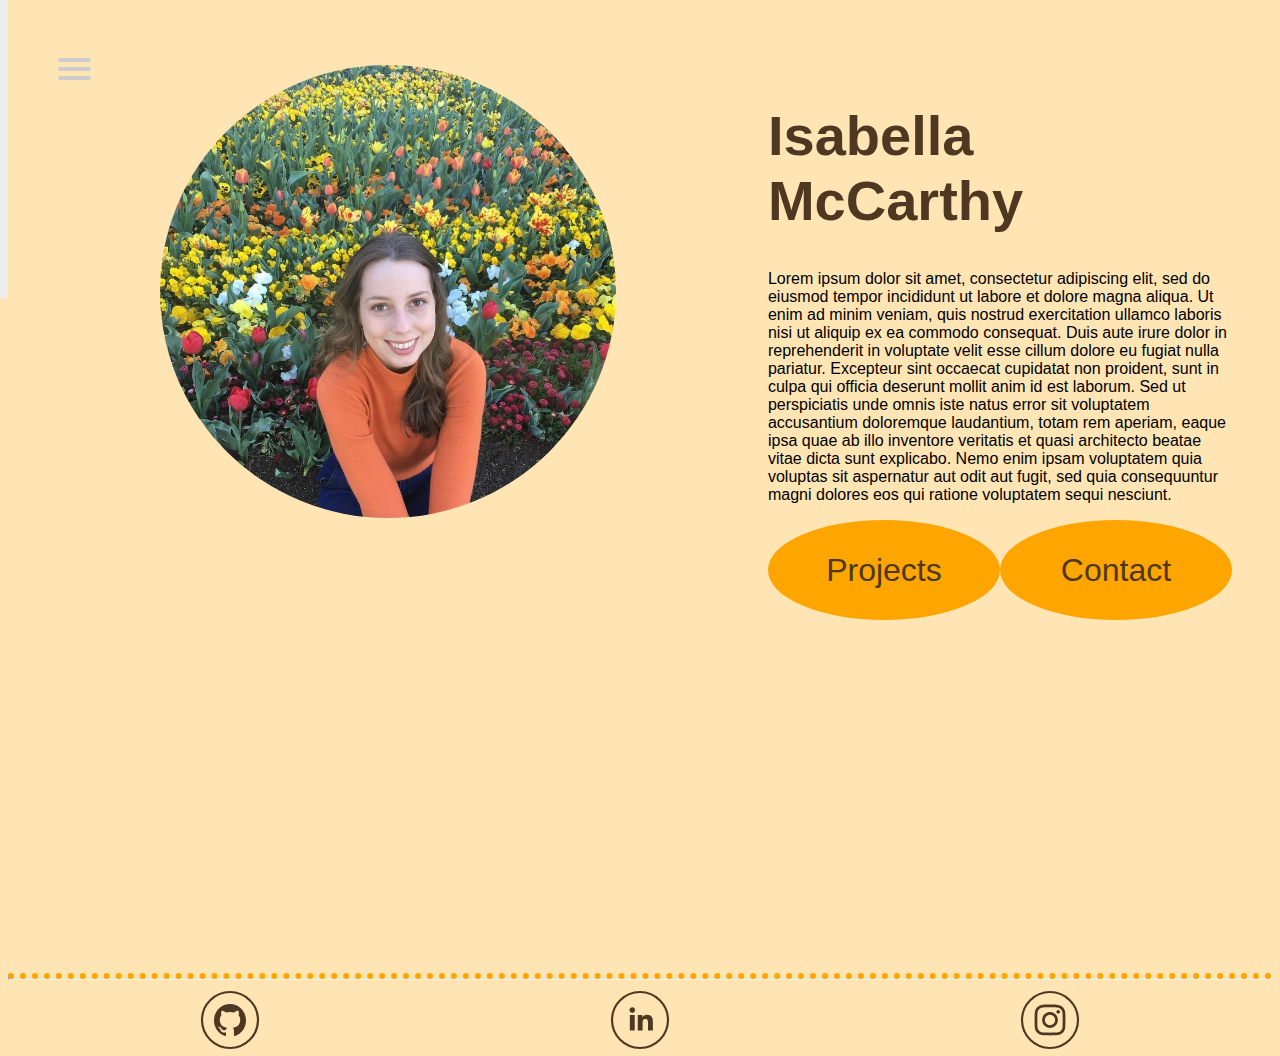
==== index.html @ bed83440 "renamed random to index - correctly" ====
<!DOCTYPE html>
<html lang="en">

<head>
    <meta charset="UTF-8">
    <meta http-equiv="X-UA-Compatible" content="IE=edge">
    <meta name="viewport" content="width=device-width, initial-scale=1.0">
    <link rel="stylesheet" href="Portfolio.css" />
    <title>Portfolio Home</title>
</head>

<body>

    <nav role="navigation">
        <div id="menuToggle">
        <input type="checkbox" />
    <span></span>
    <span></span>
    <span></span>

            <ul id="menu">
                <a href="index.html"><li>Home</li></a>
                <a href="Projects.html"><li>Projects</li></a>
                <a href="Contact.html"><li>Contact</li></a>
            </ul>
        </div>
    </nav>

    <section class="homesection">
        <div>
            <img src='Headshot.jpg' class="imageleft">
        </div>

        <div class="right">
            <h1 class="headingtext">Isabella McCarthy</h1>
            <p> Lorem ipsum dolor sit amet, consectetur adipiscing elit, sed do eiusmod tempor incididunt ut labore et dolore magna aliqua. Ut enim ad minim veniam, quis nostrud exercitation ullamco laboris nisi ut aliquip ex ea commodo consequat. Duis aute irure dolor in reprehenderit in voluptate velit esse cillum dolore eu fugiat nulla pariatur. Excepteur sint occaecat cupidatat non proident, sunt in culpa qui officia deserunt mollit anim id est laborum. Sed ut perspiciatis unde omnis iste natus error sit voluptatem accusantium doloremque laudantium, totam rem aperiam, eaque ipsa quae ab illo inventore veritatis et quasi architecto beatae vitae dicta sunt explicabo. Nemo enim ipsam voluptatem quia voluptas sit aspernatur aut odit aut fugit, sed quia consequuntur magni dolores eos qui ratione voluptatem sequi nesciunt. </p>
            <div class="homepage-nav">
                <!-- <div><a href="Profile.html">Profile</a></div> -->
                <div><a href="Projects.html">Projects</a></div>
                <div><a href="Contact.html">Contact</a></div>
            </div>

    </section>

    <hr class="dotted">
    <footer>
        <section class="footer">
            <div class="links">

                <!-- Github -->

                <a class="social-link social-link github" id="github" href="https://github.com/Isabellam123">
                    <svg class="social-svg" viewBox="0 0 600 600" xmlns="http://www.w3.org/2000/svg">
                        <title>
                            github
                        </title>
                        <g class="social-group" fill="none" fill-rule="evenodd">
                            <circle class="social-group outline" stroke="#000" stroke-width="20" cx="300" cy="300"
                                r="262.5" />
                            <circle class="social-group inner-circle" fill="#000" cx="300" cy="300" r="252.5" />
                            <path class="social-group icon"
                                d="M300 150c-82.8348 0-150 68.8393-150 153.817 0 67.9687 42.991 125.558 102.5893 145.9151 7.5 1.4063 10.2455-3.3482 10.2455-7.433 0-3.683-.134-13.3259-.2009-26.183-41.7187 9.308-50.558-20.625-50.558-20.625-6.8304-17.7456-16.6741-22.5-16.6741-22.5-13.5938-9.576 1.0044-9.375 1.0044-9.375 15.067 1.0714 22.9688 15.8705 22.9688 15.8705 13.3929 23.5045 35.0893 16.741 43.6607 12.7902 1.3393-9.9107 5.2232-16.741 9.509-20.558-33.2813-3.884-68.3036-17.076-68.3036-76.0045 0-16.808 5.8259-30.5357 15.4018-41.25-1.5402-3.884-6.6965-19.5536 1.4732-40.7143 0 0 12.5893-4.1518 41.25 15.7366 11.9866-3.4152 24.7768-5.0893 37.567-5.1562 12.7231.067 25.5803 1.741 37.5669 5.1562 28.6607-19.8884 41.183-15.7366 41.183-15.7366 8.1697 21.1607 3.0134 36.8304 1.4733 40.7143 9.5758 10.7812 15.4017 24.509 15.4017 41.25 0 59.0625-35.0892 72.0536-68.5044 75.8705 5.3571 4.7545 10.1785 14.1295 10.1785 28.4598 0 20.558-.2009 37.1652-.2009 42.1875 0 4.0849 2.6786 8.9063 10.3125 7.3661C407.076 429.308 450 371.7187 450 303.817 450 218.8393 382.8348 150 300 150z"
                                fill="#FFF" fill-rule="nonzero" />
                        </g>
                    </svg>
                </a>

                <!-- LinkedIn -->

                <a class="social-link social-link linkedin" id="linkedin"
                    href="https://au.linkedin.com/in/isabella-mccarthy-561756159">
                    <svg class="social-svg" viewBox="0 0 600 600" xmlns="http://www.w3.org/2000/svg">
                        <title>
                            linkedin
                        </title>
                        <g class="social-group" fill="none" fill-rule="evenodd">
                            <circle class="social-group outline" stroke="#000" stroke-width="20" cx="300" cy="300"
                                r="262.5" />
                            <circle class="social-group inner-circle" fill="#2D76B0" cx="300" cy="300" r="252.5" />
                            <path class="social-group icon"
                                d="M278.9308 253.1923h43.5769v20.0539h.5923c6.0923-11.5077 20.9-23.6077 43.0692-23.6077 46.0308 0 54.577 30.2923 54.577 69.723v80.2154h-45.4385v-71.1615c0-17.0077-.2539-38.8385-23.6077-38.8385-23.6923 0-27.2462 18.5308-27.2462 37.5693v72.4307h-45.4384l-.0846-146.3846zm-74.1231 0h45.523V399.577h-45.523V253.1923zm22.8461-72.7692c14.5539 0 26.4 11.8461 26.4 26.4 0 14.5538-11.8461 26.4-26.4 26.4-14.6384 0-26.4-11.8462-26.4-26.4 0-14.5539 11.7616-26.4 26.4-26.4z"
                                fill="#000" fill-rule="nonzero" />
                        </g>
                    </svg>
                </a>

                <!-- Instagram -->

                <a class="social-link social-link instagram" id="instagram"
                    href="https://www.instagram.com/izzy.irl/?hl=en">
                    <svg class="social-svg" viewBox="0 0 600 600" xmlns="http://www.w3.org/2000/svg">
                        <title>
                            instagram
                        </title>
                        <defs>
                            <linearGradient x1="0%" y1="100%" y2="0%" id="simpleInsta">
                                <stop stop-color="#D72F3F" offset="0%" />
                                <stop stop-color="#4221B9" offset="100%" />
                            </linearGradient>
                        </defs>
                        <g class="social-group" fill="none" fill-rule="evenodd">
                            <circle class="social-group outline" stroke="#000" stroke-width="20" cx="300" cy="300"
                                r="262.5" />
                            <circle class="social-group inner-circle social-group inner-circle instagram"
                                fill="url(#simpleInsta)" cx="300" cy="300" r="252.5" />
                            <path class="social-group icon"
                                d="M436.8577 205.4154c-3.6808-9.4808-8.5885-17.5116-16.6192-25.5423-8.0308-8.0308-16.0616-12.9385-25.5423-16.6193-9.1462-3.5692-19.7424-6.023-35.0231-6.6923-15.3923-.6692-20.3-.8923-59.5616-.8923-39.2615 0-44.1692.1116-59.5615.8923-15.3923.6693-25.877 3.1231-35.023 6.6923-9.4808 3.6808-17.5116 8.5885-25.5424 16.6193-8.0308 8.0307-12.9384 16.0615-16.6192 25.5423-3.5692 9.1461-6.023 19.7423-6.6923 35.023-.6693 15.3924-.8923 20.3-.8923 59.5616 0 39.2615.1115 44.1692.8923 59.5615.6692 15.3923 3.123 25.877 6.6923 35.0231 3.6808 9.4808 8.5884 17.5116 16.6192 25.5423 8.0308 8.0308 16.0616 12.9385 25.5423 16.6193 9.1462 3.5692 19.7423 6.023 35.0231 6.6923 15.3923.6692 20.3.8923 59.5615.8923 39.2616 0 44.1693-.1116 59.5616-.8923 15.3923-.6693 25.8769-3.1231 35.023-6.6923 9.4808-3.6808 17.5116-8.5885 25.5424-16.6193 8.0307-8.0307 12.9384-16.0615 16.6192-25.5423 3.5692-9.1461 6.023-19.7423 6.6923-35.023.6692-15.3924.8923-20.3.8923-59.5616 0-39.2615-.1115-44.1692-.8923-59.5615-.6692-15.3923-3.123-25.877-6.6923-35.0231zm-19.2962 152.9192c-.6692 14.0539-3.0115 21.75-5.0192 26.7692-2.5654 6.6924-5.8 11.6-10.8192 16.6193-5.0193 5.0192-9.8154 8.1423-16.6193 10.8192-5.1307 2.0077-12.7153 4.35-26.7692 5.0192-15.2808.6693-19.7423.8923-58.3346.8923s-43.1654-.1115-58.3346-.8923c-14.0539-.6692-21.75-3.0115-26.7692-5.0192-6.6924-2.5654-11.6-5.8-16.6193-10.8192-5.0192-5.0193-8.1423-9.8154-10.8192-16.6193-2.0077-5.1307-4.35-12.7153-5.0192-26.7692-.6693-15.2808-.8923-19.8538-.8923-58.3346s.1115-43.1654.8923-58.3346c.6692-14.0539 3.0115-21.75 5.0192-26.7692 2.5654-6.6924 5.8-11.6 10.8192-16.6193 5.0193-5.0192 9.8154-8.1423 16.6193-10.8192 5.1307-2.0077 12.7153-4.35 26.7692-5.0192 15.2808-.6693 19.8538-.8923 58.3346-.8923s43.1654.1115 58.3346.8923c14.0539.6692 21.75 3.0115 26.7692 5.0192 6.6924 2.5654 11.6 5.8 16.6193 10.8192 5.0192 5.0193 8.1423 9.8154 10.8192 16.6193 2.0077 5.1307 4.35 12.7153 5.0192 26.7692.6693 15.2808.8923 19.8538.8923 58.3346s-.223 43.1654-.8923 58.3346zM300 225.827c-40.9346 0-74.173 33.2385-74.173 74.1731s33.2384 74.173 74.173 74.173 74.173-33.2384 74.173-74.173-33.2384-74.173-74.173-74.173zm0 122.3577c-26.5462 0-48.1846-21.527-48.1846-48.1846 0-26.5462 21.527-48.1846 48.1846-48.1846 26.6577 0 48.1846 21.527 48.1846 48.1846 0 26.5462-21.6384 48.1846-48.1846 48.1846zm77.073-107.9692c-9.548 0-17.2884-7.7403-17.2884-17.2885 0-9.5481 7.7403-17.2884 17.2885-17.2884 9.5481 0 17.2884 7.7403 17.2884 17.2884 0 9.5482-7.7403 17.2885-17.2884 17.2885z"
                                fill="#FFF" fill-rule="nonzero" />
                        </g>
                    </svg>
                </a>
            </div>
        </section>

    </footer>
</body>

</html>
---- Portfolio.css ----
/* * {
  border: 1px solid red;
} */

html {
    background: #ffe5b4;
    font-family: "Gill Sans", sans-serif;
}
body {
    height: 100vh;
}

#menuToggle {
  display: block;
  position: relative;
  top: 50px;
  left: 50px;
  
  z-index: 1;
  
  -webkit-user-select: none;
  user-select: none;
}

#menuToggle a {
  text-decoration: none;
  color: #4E3822;
  
  transition: color 0.3s ease;
}

#menuToggle a:hover {
  color: orange;
}

#menuToggle input {
  display: block;
  width: 40px;
  height: 32px;
  position: absolute;
  top: -7px;
  left: -5px;
  
  cursor: pointer;
  
  opacity: 0; /* hide this */
  z-index: 2; /* and place it over the hamburger */
  
  -webkit-touch-callout: none;
}

#menuToggle span {
  display: block;
  width: 33px;
  height: 4px;
  margin-bottom: 5px;
  position: relative;
  
  background: #cdcdcd;
  border-radius: 3px;
  
  z-index: 1;
  
  transform-origin: 4px 0px;
  
  transition: transform 0.5s cubic-bezier(0.77,0.2,0.05,1.0),
              background 0.5s cubic-bezier(0.77,0.2,0.05,1.0),
              opacity 0.55s ease;
}

#menuToggle span:first-child {
  transform-origin: 0% 0%;
}

#menuToggle span:nth-last-child(2) {
  transform-origin: 0% 100%;
}

#menuToggle input:checked ~ span {
  opacity: 1;
  transform: rotate(45deg) translate(-2px, -1px);
  background: #232323;
}

#menuToggle input:checked ~ span:nth-last-child(3) {
  opacity: 0;
  transform: rotate(0deg) scale(0.2, 0.2);
}

#menuToggle input:checked ~ span:nth-last-child(2) {
  transform: rotate(-45deg) translate(0, -1px);
}

#menu {
  position: absolute;
  width: 300px;
  margin: -100px 0 0 -50px;
  padding: 50px;
  padding-top: 125px;
  
  background: #ededed;
  list-style-type: none;
  -webkit-font-smoothing: antialiased;

  transform-origin: 0% 0%;
  transform: translate(-100%, 0);
  
  transition: transform 0.5s cubic-bezier(0.77,0.2,0.05,1.0);
}

#menu li {
  padding: 10px 0;
  font-size: 22px;
}

#menuToggle input:checked ~ ul {
  transform: none;
}

/* Homepage begins */
.homesection {
    width: 100%;
    display: flex;
    padding-top: 30px;
    height: 100vh;
}

.homepage-nav {
    display: flex;
    flex-direction: row;
    justify-content: space-between;
    width: 100%;
}

.homepage-nav a {
    text-decoration: none;
    color: #4E3822;
    font-family: "Gill Sans", sans-serif;
    justify-content: center;
    width: 100%;
    display: flex;
    height: 100%;
    align-items: center;
    font-size: 2em;
}

.homepage-nav a:hover {
    transform: scale(1.5);
    color: #FFF;
}

.homepage-nav div {
    border-radius: 50%;
    background-color: orange;
    width: 50%;
    height: 100px;
    display: flex;
}

.imageleft {
    display: block;
    margin-left: auto;
    margin-right: auto;
    width: 60%;
    border-radius: 50%;
    justify-content: center;
}

.right {
    width: 40%;
    justify-content: center;
    align-items: center;
    height: 100vh;
    margin: 0px 40px 0px 0px;
}

.headingtext {
    color: #4E3822;
    font-size: 3.5em;
}

/* Projects Page */

.card {
  border: 3px dotted purple;
  width: 26%;
  padding: 10px;
  display: inline-block;
  /* vertical-align: middle; */
  margin: 0 5px 20px;
  height: 375px;
  text-align: left;
  box-shadow: 0px 0px 10px blue;
  background-color: #fff;
}
/* Contact Form */
.h1-centre {
    display: flex;
    justify-content: center;
    color: #4E3822;
}

form {
    margin: 50px auto;
    width: 90%;
}

.form-item {
    display: flex;
    justify-content: center;
    align-items: center;
    padding: 5px;
}

.form-item label {
    flex-basis: 150px;
    font-size: 22px;
}

.form-item input,
.form-item textarea {
    flex-basis: 50%;
    border: 2px solid #FDDC5C;
}

.form-item input:hover,
.form-item textarea:hover {
    border: 2px solid #4E3822;
}

.form-item input,
.form-item textarea,
.form-item button {
    border: 2px solid #FDDC5C;
    background-color: #FFF;
    padding: 5px;
    font-size: 18px;
}

.form-item button:hover {
    border: 2px solid #4E3822;
    background-color: orange;
    color: #FFF;
}

.form-item button {
    width: 100px;
}

hr.dotted {
    border-top: 6px dotted orange;
  }

  /* Footer begins */

.footer {
    display: flex;
    justify-content: space-around;
    align-items: center;
  }
  
  .footer .links {
    display: flex;
    justify-content: space-between;
    align-items: center;
    width: 70%;
  }
  
  .social-link.linkedin {
    color: #0e76a8;
  }
  
  .social-link.github {
    color: #171515;
  }
  
  .social-link.instagram {
    color: #8a3ab9;
  }
  
  .social-link .social-svg {
    width: 4rem;
    height: 4rem;
  }
  
  .social-link .social-svg .social-group .icon {
    fill: #4E3822;
    transition: all 0.2s;
  }
  
  .social-link .social-svg .social-group .inner-circle {
    fill: transparent;
    transition: all 0.2s;
  }
  
  .social-link .social-svg .social-group .outline {
    stroke: #4E3822;
    transform-origin: 50% 50%;
    transition: all 0.2s;
  }
  
  .social-link .social-svg:hover .social-group .icon,
  .social-link .social-svg:active .social-group .icon,
  .social-link .social-svg:focus .social-group .icon {
    fill: #ffffff;
    transition: all 0.45s;
  }
  
  .social-link .social-svg:hover .social-group .inner-circle,
  .social-link .social-svg:active .social-group .inner-circle,
  .social-link .social-svg:focus .social-group .inner-circle {
    fill: currentColor;
    transition: all 0.45s;
  }
  
  .social-link .social-svg:hover .social-group .inner-circle .instagram,
  .social-link .social-svg:active .social-group .inner-circle .instagram,
  .social-link .social-svg:focus .social-group .inner-circle .instagram {
    fill: url(#simpleInsta) !important;
  }
  
  .social-link .social-svg:hover .social-group .outline,
  .social-link .social-svg:active .social-group .outline,
  .social-link .social-svg:focus .social-group .outline {
    stroke: currentColor;
    transform: scale(1.1);
    transition: all 1s;
  }


  /* Responsive layout - makes the three columns stack on top of each other instead of next to each other */
@media screen and (max-width: 500px) {
  .column {
    width: 100%;
  }
}
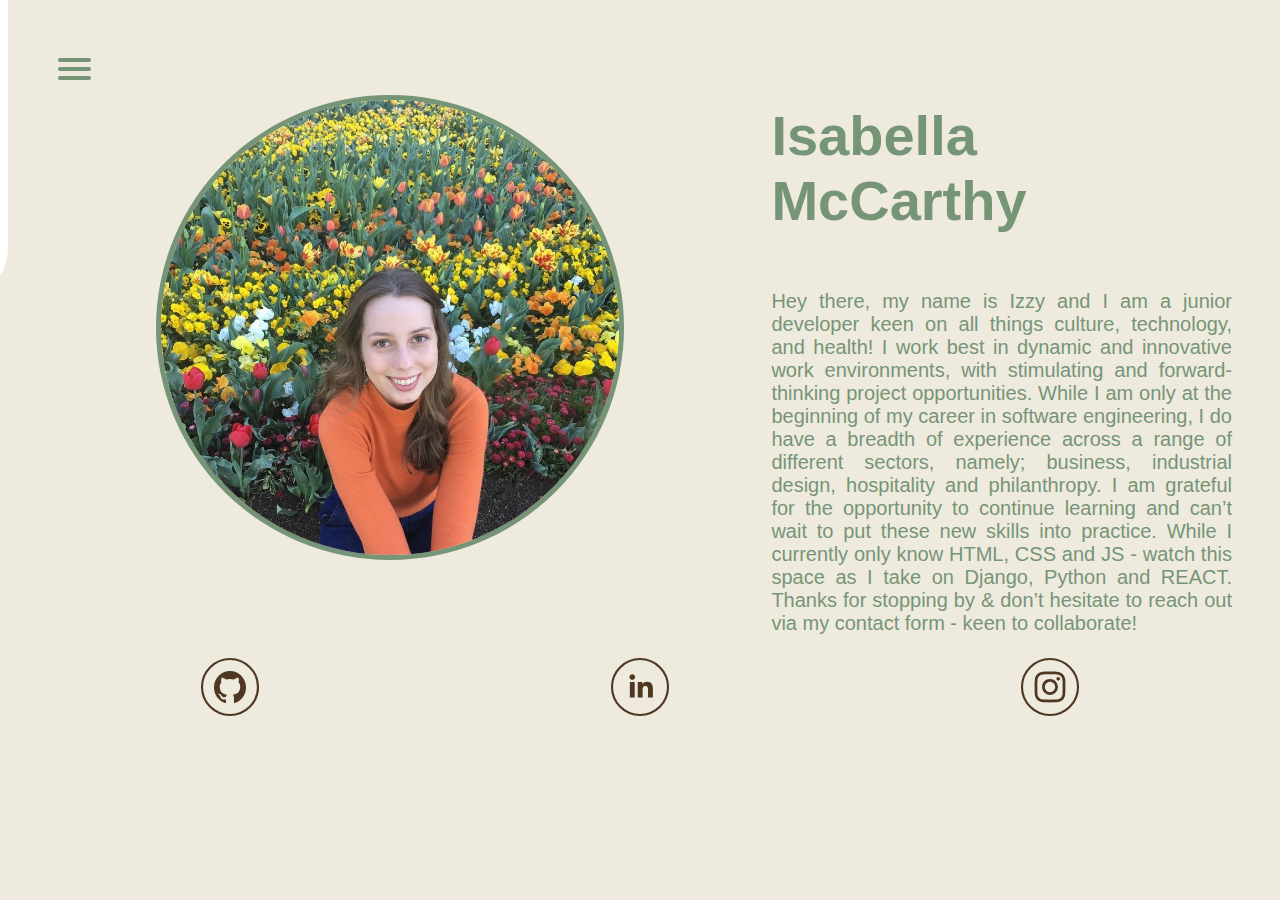
==== commit 33b6ca59: "Portfolio for submission" ====
--- a/index.html
+++ b/index.html
@@ -12,16 +12,22 @@
 <body>
 
     <nav role="navigation">
-        <div id="menuToggle">
-        <input type="checkbox" />
-    <span></span>
-    <span></span>
-    <span></span>
+        <div id="burger-menu">
+            <input type="checkbox" />
+            <span></span>
+            <span></span>
+            <span></span>
 
-            <ul id="menu">
-                <a href="index.html"><li>Home</li></a>
-                <a href="Projects.html"><li>Projects</li></a>
-                <a href="Contact.html"><li>Contact</li></a>
+            <ul id="menu-options">
+                <a href="index.html">
+                    <li>Home</li>
+                </a>
+                <a href="Projects.html">
+                    <li>Projects</li>
+                </a>
+                <a href="Contact.html">
+                    <li>Contact</li>
+                </a>
             </ul>
         </div>
     </nav>
@@ -33,16 +39,20 @@
 
         <div class="right">
             <h1 class="headingtext">Isabella McCarthy</h1>
-            <p> Lorem ipsum dolor sit amet, consectetur adipiscing elit, sed do eiusmod tempor incididunt ut labore et dolore magna aliqua. Ut enim ad minim veniam, quis nostrud exercitation ullamco laboris nisi ut aliquip ex ea commodo consequat. Duis aute irure dolor in reprehenderit in voluptate velit esse cillum dolore eu fugiat nulla pariatur. Excepteur sint occaecat cupidatat non proident, sunt in culpa qui officia deserunt mollit anim id est laborum. Sed ut perspiciatis unde omnis iste natus error sit voluptatem accusantium doloremque laudantium, totam rem aperiam, eaque ipsa quae ab illo inventore veritatis et quasi architecto beatae vitae dicta sunt explicabo. Nemo enim ipsam voluptatem quia voluptas sit aspernatur aut odit aut fugit, sed quia consequuntur magni dolores eos qui ratione voluptatem sequi nesciunt. </p>
-            <div class="homepage-nav">
-                <!-- <div><a href="Profile.html">Profile</a></div> -->
-                <div><a href="Projects.html">Projects</a></div>
-                <div><a href="Contact.html">Contact</a></div>
-            </div>
+            <p> Hey there, my name is Izzy and I am a junior developer keen on all things culture, technology, and
+                health! I work best in dynamic and innovative work environments, with stimulating and forward-thinking
+                project opportunities. While I am only at the beginning of my career in software engineering, I do have
+                a breadth of experience across a range of different sectors, namely; business, industrial design,
+                hospitality and philanthropy. I am grateful for the opportunity to continue learning and can’t wait to
+                put these new skills into practice.
+
+                While I currently only know HTML, CSS and JS - watch this space as I take on Django, Python and REACT.
+                Thanks for stopping by & don’t hesitate to reach out via my contact form - keen to collaborate!
+            </p>
+        </div>
 
     </section>
 
-    <hr class="dotted">
     <footer>
         <section class="footer">
             <div class="links">
--- a/Portfolio.css
+++ b/Portfolio.css
@@ -1,337 +1,347 @@
-
-/* * {
-  border: 1px solid red;
-} */
-
-html {
-    background: #ffe5b4;
-    font-family: "Gill Sans", sans-serif;
-}
+html,
 body {
-    height: 100vh;
-}
-
-#menuToggle {
+  background: #EEEADE;
+  font-family: "Gill Sans", sans-serif;
+}
+
+#burger-menu {
   display: block;
   position: relative;
   top: 50px;
   left: 50px;
-  
   z-index: 1;
-  
   -webkit-user-select: none;
   user-select: none;
 }
 
-#menuToggle a {
+#burger-menu a {
   text-decoration: none;
-  color: #4E3822;
-  
+  color: #769576;
   transition: color 0.3s ease;
 }
 
-#menuToggle a:hover {
-  color: orange;
-}
-
-#menuToggle input {
+#burger-menu a:hover {
+  color: black;
+}
+
+#burger-menu input {
   display: block;
   width: 40px;
   height: 32px;
   position: absolute;
   top: -7px;
   left: -5px;
-  
   cursor: pointer;
-  
-  opacity: 0; /* hide this */
-  z-index: 2; /* and place it over the hamburger */
-  
+  opacity: 0;
+  z-index: 2;
   -webkit-touch-callout: none;
 }
 
-#menuToggle span {
+#burger-menu span {
   display: block;
   width: 33px;
   height: 4px;
   margin-bottom: 5px;
   position: relative;
-  
-  background: #cdcdcd;
+  background: #769576;
   border-radius: 3px;
-  
   z-index: 1;
-  
   transform-origin: 4px 0px;
-  
-  transition: transform 0.5s cubic-bezier(0.77,0.2,0.05,1.0),
-              background 0.5s cubic-bezier(0.77,0.2,0.05,1.0),
-              opacity 0.55s ease;
-}
-
-#menuToggle span:first-child {
+  transition: transform 0.5s cubic-bezier(0.77, 0.2, 0.05, 1.0),
+    background 0.5s cubic-bezier(0.77, 0.2, 0.05, 1.0),
+    opacity 0.55s ease;
+}
+
+#burger-menu span:first-child {
   transform-origin: 0% 0%;
 }
 
-#menuToggle span:nth-last-child(2) {
+#burger-menu span:nth-last-child(2) {
   transform-origin: 0% 100%;
 }
 
-#menuToggle input:checked ~ span {
+#burger-menu input:checked~span {
   opacity: 1;
   transform: rotate(45deg) translate(-2px, -1px);
   background: #232323;
 }
 
-#menuToggle input:checked ~ span:nth-last-child(3) {
+#burger-menu input:checked~span:nth-last-child(3) {
   opacity: 0;
   transform: rotate(0deg) scale(0.2, 0.2);
 }
 
-#menuToggle input:checked ~ span:nth-last-child(2) {
+#burger-menu input:checked~span:nth-last-child(2) {
   transform: rotate(-45deg) translate(0, -1px);
 }
 
-#menu {
+#menu-options {
   position: absolute;
-  width: 300px;
+  width: 100px;
   margin: -100px 0 0 -50px;
   padding: 50px;
   padding-top: 125px;
-  
-  background: #ededed;
+  background: #FFFFFF;
+  border-radius: 0px 0px 50px 0px;
   list-style-type: none;
   -webkit-font-smoothing: antialiased;
-
   transform-origin: 0% 0%;
   transform: translate(-100%, 0);
-  
-  transition: transform 0.5s cubic-bezier(0.77,0.2,0.05,1.0);
-}
-
-#menu li {
+  transition: transform 0.5s cubic-bezier(0.77, 0.2, 0.05, 1.0);
+}
+
+#menu-options li {
   padding: 10px 0;
   font-size: 22px;
 }
 
-#menuToggle input:checked ~ ul {
+#burger-menu input:checked~ul {
   transform: none;
 }
 
 /* Homepage begins */
 .homesection {
-    width: 100%;
-    display: flex;
-    padding-top: 30px;
-    height: 100vh;
-}
-
-.homepage-nav {
-    display: flex;
-    flex-direction: row;
-    justify-content: space-between;
-    width: 100%;
-}
-
-.homepage-nav a {
-    text-decoration: none;
-    color: #4E3822;
-    font-family: "Gill Sans", sans-serif;
-    justify-content: center;
-    width: 100%;
-    display: flex;
-    height: 100%;
-    align-items: center;
-    font-size: 2em;
-}
-
-.homepage-nav a:hover {
-    transform: scale(1.5);
-    color: #FFF;
-}
-
-.homepage-nav div {
-    border-radius: 50%;
-    background-color: orange;
-    width: 50%;
-    height: 100px;
-    display: flex;
+  display: flex;
+  padding-top: 30px;
+}
+
+p {
+  color: #769576;
+  font-size: 1.25em;
+  text-align: justify;
 }
 
 .imageleft {
-    display: block;
-    margin-left: auto;
-    margin-right: auto;
-    width: 60%;
-    border-radius: 50%;
-    justify-content: center;
+  display: block;
+  margin-left: auto;
+  margin-right: auto;
+  width: 60%;
+  border-radius: 50%;
+  justify-content: center;
+  align-items: center;
+  border: 5px solid #769576;
+  margin-top: 30px;
 }
 
 .right {
-    width: 40%;
-    justify-content: center;
-    align-items: center;
-    height: 100vh;
-    margin: 0px 40px 0px 0px;
+  display: flex;
+  flex-direction: column;
+  width: 40%;
+  justify-content: center;
+  align-items: center;
+  margin: 0px 40px 0px 0px;
 }
 
 .headingtext {
-    color: #4E3822;
-    font-size: 3.5em;
+  color: #769576;
+  font-size: 3.5em;
 }
 
 /* Projects Page */
 
+.project-section {
+  display: grid;
+  justify-content: center;
+  grid-template-columns: repeat(auto-fit, minmax(31%, 3fr));
+  width: 100vw;
+}
+
+.projects-heading {
+  display: flex;
+  justify-content: center;
+  color: #769576;
+}
+
 .card {
-  border: 3px dotted purple;
-  width: 26%;
-  padding: 10px;
-  display: inline-block;
-  /* vertical-align: middle; */
-  margin: 0 5px 20px;
+  border: 3px dashed #769576;
+  vertical-align: middle;
+  margin: 30px;
   height: 375px;
   text-align: left;
-  box-shadow: 0px 0px 10px blue;
+  box-shadow: 0px 0px 10px #769576;
   background-color: #fff;
 }
+
+.project-image {
+  height: 50%;
+  width: 100%;
+}
+
 /* Contact Form */
 .h1-centre {
-    display: flex;
-    justify-content: center;
-    color: #4E3822;
+  display: flex;
+  justify-content: center;
+  color: #769576;
 }
 
 form {
-    margin: 50px auto;
-    width: 90%;
+  margin: 50px auto;
+  width: 90%;
 }
 
 .form-item {
-    display: flex;
-    justify-content: center;
-    align-items: center;
-    padding: 5px;
+  display: flex;
+  justify-content: center;
+  align-items: center;
+  padding: 5px;
 }
 
 .form-item label {
-    flex-basis: 150px;
-    font-size: 22px;
+  flex-basis: 150px;
+  font-size: 22px;
+  color: #769576;
 }
 
 .form-item input,
 .form-item textarea {
-    flex-basis: 50%;
-    border: 2px solid #FDDC5C;
+  flex-basis: 50%;
+  border: 2px solid #FDDC5C;
 }
 
 .form-item input:hover,
 .form-item textarea:hover {
-    border: 2px solid #4E3822;
+  border: 2px solid #769576;
 }
 
 .form-item input,
 .form-item textarea,
 .form-item button {
-    border: 2px solid #FDDC5C;
-    background-color: #FFF;
-    padding: 5px;
-    font-size: 18px;
+  border: 2px solid #FDDC5C;
+  background-color: #FFF;
+  padding: 5px;
+  font-size: 18px;
 }
 
 .form-item button:hover {
-    border: 2px solid #4E3822;
-    background-color: orange;
-    color: #FFF;
+  border: 2px solid #769576;
+  color: black;
 }
 
 .form-item button {
-    width: 100px;
-}
-
-hr.dotted {
-    border-top: 6px dotted orange;
-  }
-
-  /* Footer begins */
+  width: 100px;
+  color: #769576;
+}
+
+/* Footer begins */
 
 .footer {
+  position: static;
+  left: 0;
+  bottom: 0;
+  width: 100%;
+  display: flex;
+  justify-content: space-around;
+  align-items: center;
+}
+
+.footer .links {
+  display: flex;
+  justify-content: space-between;
+  align-items: center;
+  width: 70%;
+}
+
+.social-link.linkedin {
+  color: #0e76a8;
+}
+
+.social-link.github {
+  color: #171515;
+}
+
+.social-link.instagram {
+  color: #8a3ab9;
+}
+
+.social-link .social-svg {
+  width: 4rem;
+  height: 4rem;
+}
+
+.social-link .social-svg .social-group .icon {
+  fill: #4E3822;
+  transition: all 0.2s;
+}
+
+.social-link .social-svg .social-group .inner-circle {
+  fill: transparent;
+  transition: all 0.2s;
+}
+
+.social-link .social-svg .social-group .outline {
+  stroke: #4E3822;
+  transform-origin: 50% 50%;
+  transition: all 0.2s;
+}
+
+.social-link .social-svg:hover .social-group .icon,
+.social-link .social-svg:active .social-group .icon,
+.social-link .social-svg:focus .social-group .icon {
+  fill: #ffffff;
+  transition: all 0.45s;
+}
+
+.social-link .social-svg:hover .social-group .inner-circle,
+.social-link .social-svg:active .social-group .inner-circle,
+.social-link .social-svg:focus .social-group .inner-circle {
+  fill: currentColor;
+  transition: all 0.45s;
+}
+
+.social-link .social-svg:hover .social-group .inner-circle .instagram,
+.social-link .social-svg:active .social-group .inner-circle .instagram,
+.social-link .social-svg:focus .social-group .inner-circle .instagram {
+  fill: url(#simpleInsta) !important;
+}
+
+.social-link .social-svg:hover .social-group .outline,
+.social-link .social-svg:active .social-group .outline,
+.social-link .social-svg:focus .social-group .outline {
+  stroke: currentColor;
+  transform: scale(1.1);
+  transition: all 1s;
+}
+
+/* desktop */
+@media screen and (min-width: 900px) {}
+
+/* tablet */
+
+@media screen and (min-width: 700px) and (max-width: 1200px) {
+  .project_section {
+    display: grid;
+    justify-content: center;
+    grid-template-columns: repeat(auto-fit, minmax(48%, 2fr));
+    width: 100vw;
+  }
+}
+
+/* mobile */
+@media screen and (min-width: 0px) and (max-width: 700px) {
+  .project-section {
+    display: grid;
+    justify-content: center;
+    grid-template-columns: repeat(auto-fit, minmax(90%, 1fr));
+    width: 100vw;
+  }
+
+  .homesection {
+    display: grid;
+    justify-content: center;
+    grid-template-columns: repeat(auto-fit, minmax(90%, 1fr));
+    width: 100vw;
+  }
+
+  .headingtext {
+    justify-content: center;
+    grid-template-columns: repeat(auto-fit, minmax(90%, 1fr));
+    width: 100vw;
+  }
+
+  .right {
     display: flex;
-    justify-content: space-around;
-    align-items: center;
-  }
-  
-  .footer .links {
-    display: flex;
-    justify-content: space-between;
-    align-items: center;
-    width: 70%;
-  }
-  
-  .social-link.linkedin {
-    color: #0e76a8;
-  }
-  
-  .social-link.github {
-    color: #171515;
-  }
-  
-  .social-link.instagram {
-    color: #8a3ab9;
-  }
-  
-  .social-link .social-svg {
-    width: 4rem;
-    height: 4rem;
-  }
-  
-  .social-link .social-svg .social-group .icon {
-    fill: #4E3822;
-    transition: all 0.2s;
-  }
-  
-  .social-link .social-svg .social-group .inner-circle {
-    fill: transparent;
-    transition: all 0.2s;
-  }
-  
-  .social-link .social-svg .social-group .outline {
-    stroke: #4E3822;
-    transform-origin: 50% 50%;
-    transition: all 0.2s;
-  }
-  
-  .social-link .social-svg:hover .social-group .icon,
-  .social-link .social-svg:active .social-group .icon,
-  .social-link .social-svg:focus .social-group .icon {
-    fill: #ffffff;
-    transition: all 0.45s;
-  }
-  
-  .social-link .social-svg:hover .social-group .inner-circle,
-  .social-link .social-svg:active .social-group .inner-circle,
-  .social-link .social-svg:focus .social-group .inner-circle {
-    fill: currentColor;
-    transition: all 0.45s;
-  }
-  
-  .social-link .social-svg:hover .social-group .inner-circle .instagram,
-  .social-link .social-svg:active .social-group .inner-circle .instagram,
-  .social-link .social-svg:focus .social-group .inner-circle .instagram {
-    fill: url(#simpleInsta) !important;
-  }
-  
-  .social-link .social-svg:hover .social-group .outline,
-  .social-link .social-svg:active .social-group .outline,
-  .social-link .social-svg:focus .social-group .outline {
-    stroke: currentColor;
-    transform: scale(1.1);
-    transition: all 1s;
-  }
-
-
-  /* Responsive layout - makes the three columns stack on top of each other instead of next to each other */
-@media screen and (max-width: 500px) {
-  .column {
-    width: 100%;
-  }
+    flex-wrap: wrap;
+    width: 90%;
+  }
+
 }